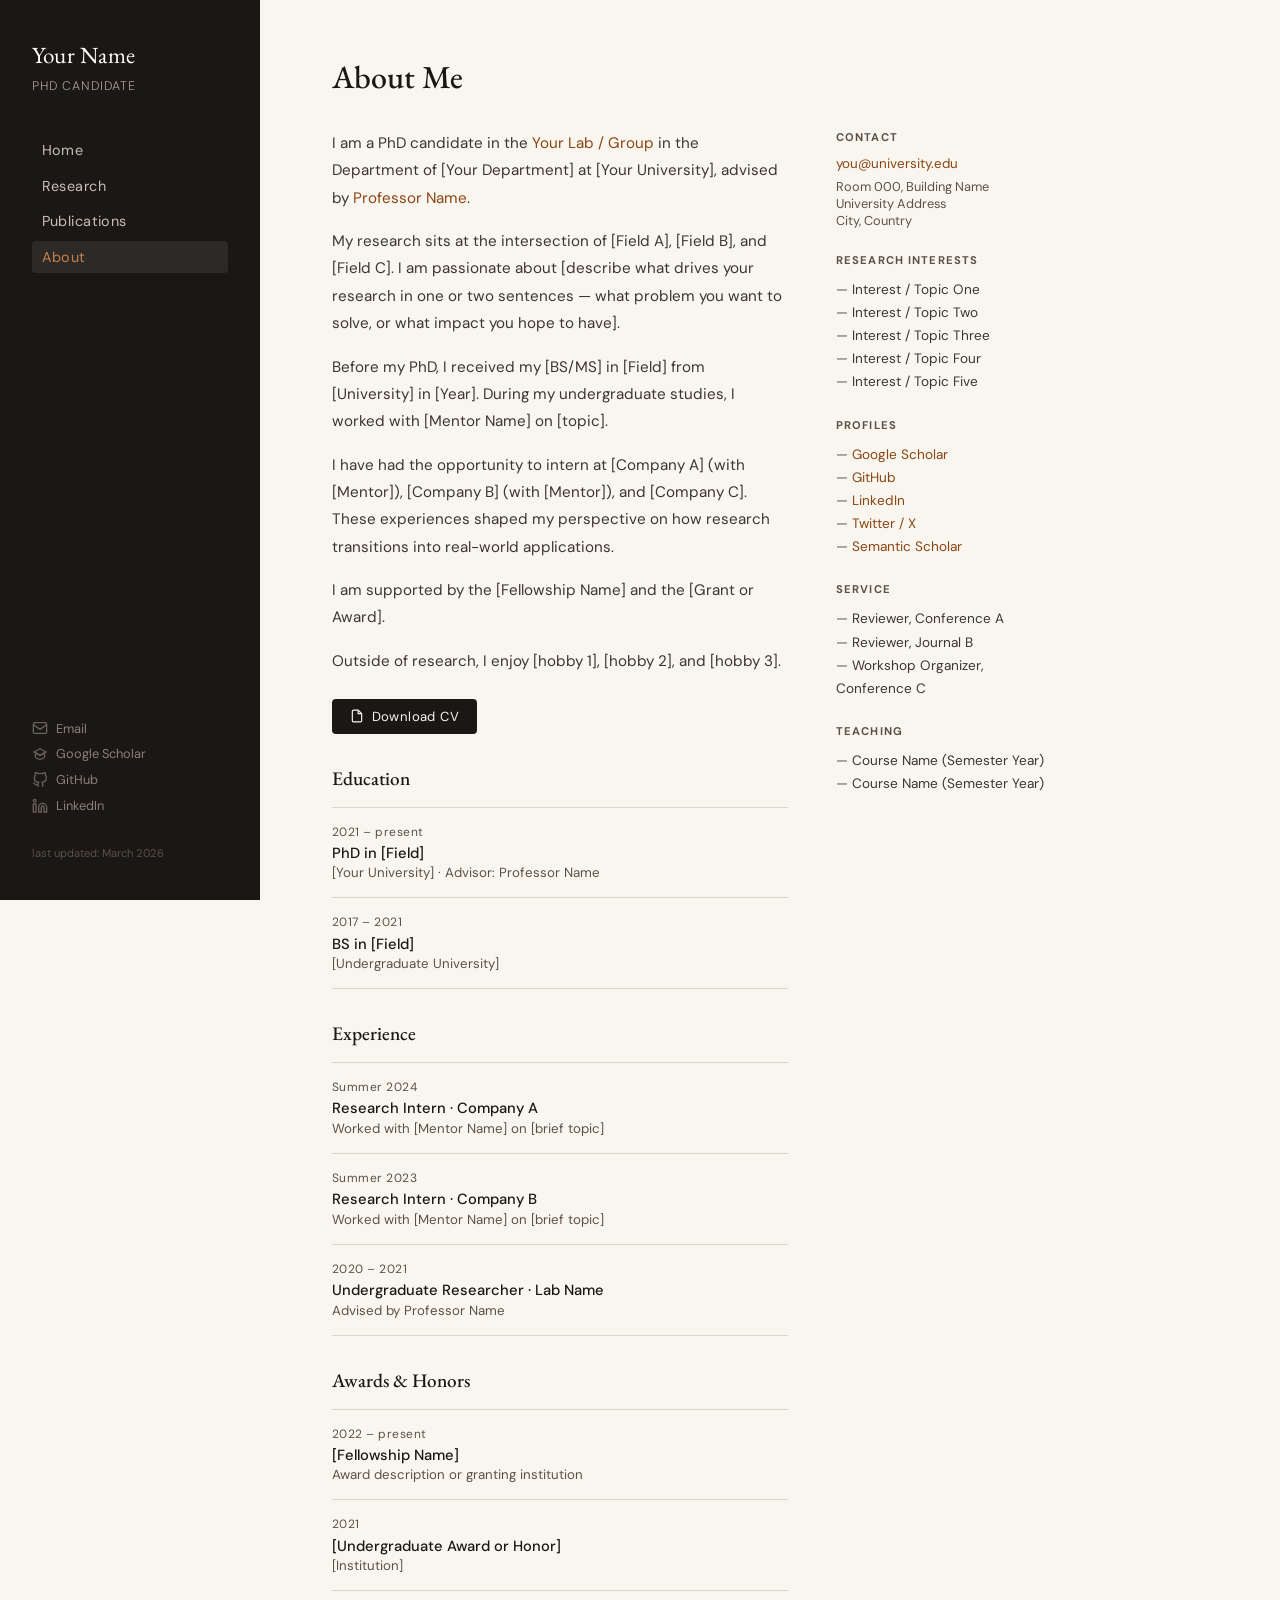
==== about.html @ 83d9291f "Add files via upload" ====
<!DOCTYPE html>
<html lang="en">
<head>
  <meta charset="UTF-8" />
  <meta name="viewport" content="width=device-width, initial-scale=1.0"/>
  <title>About · Your Name</title>
  <link rel="preconnect" href="https://fonts.googleapis.com">
  <link href="https://fonts.googleapis.com/css2?family=EB+Garamond:ital,wght@0,400;0,500;1,400&family=DM+Sans:wght@300;400;500&display=swap" rel="stylesheet">
  <style>
    :root { --cream: #f9f6f0; --ink: #1a1714; --warm-mid: #5c5147; --accent: #8b4513; --accent-light: #c8814a; --border: #ddd5c8; --sidebar-w: 260px; }
    * { margin: 0; padding: 0; box-sizing: border-box; }
    body { font-family: 'DM Sans', sans-serif; background: var(--cream); color: var(--ink); min-height: 100vh; display: flex; }
    aside { width: var(--sidebar-w); min-height: 100vh; position: fixed; top: 0; left: 0; background: var(--ink); color: var(--cream); display: flex; flex-direction: column; padding: 2.5rem 2rem; z-index: 10; }
    aside .site-name { font-family: 'EB Garamond', serif; font-size: 1.45rem; letter-spacing: 0.01em; line-height: 1.3; margin-bottom: 0.5rem; color: #fff; }
    aside .site-title { font-size: 0.78rem; color: #a89e92; letter-spacing: 0.08em; text-transform: uppercase; margin-bottom: 2.5rem; font-weight: 300; }
    nav { display: flex; flex-direction: column; gap: 0.2rem; }
    nav a { text-decoration: none; font-size: 0.9rem; color: #c8bfb5; padding: 0.45rem 0.6rem; border-radius: 4px; letter-spacing: 0.03em; transition: all 0.2s; }
    nav a:hover, nav a.active { color: #fff; background: rgba(255,255,255,0.08); }
    nav a.active { color: var(--accent-light); }
    .sidebar-footer { margin-top: auto; padding-top: 2rem; }
    .social-links { display: flex; flex-direction: column; gap: 0.55rem; }
    .social-links a { font-size: 0.8rem; color: #8a8078; text-decoration: none; display: flex; align-items: center; gap: 0.5rem; transition: color 0.2s; }
    .social-links a:hover { color: var(--accent-light); }
    .icon { width: 16px; height: 16px; opacity: 0.7; flex-shrink: 0; }
    .last-updated { margin-top: 2rem; font-size: 0.7rem; color: #5a5048; }
    main { margin-left: var(--sidebar-w); flex: 1; padding: 3.5rem 4rem 4rem 4.5rem; max-width: 860px; animation: fadeUp 0.5s ease both; }
    @keyframes fadeUp { from { opacity: 0; transform: translateY(16px); } to { opacity: 1; transform: translateY(0); } }
    a { color: var(--accent); text-decoration: none; }
    a:hover { text-decoration: underline; }
    h1 { font-family: 'EB Garamond', serif; font-size: 2rem; font-weight: 500; margin-bottom: 2rem; }
    h2 { font-family: 'EB Garamond', serif; font-size: 1.2rem; font-weight: 500; margin: 2rem 0 1rem; }

    .about-grid { display: grid; grid-template-columns: 1fr 220px; gap: 3rem; align-items: start; }

    .bio p { font-size: 0.95rem; line-height: 1.8; color: #3d3530; margin-bottom: 1rem; }

    /* CV download button */
    .cv-button {
      display: inline-flex;
      align-items: center;
      gap: 0.5rem;
      background: var(--ink);
      color: var(--cream);
      font-size: 0.82rem;
      padding: 0.55rem 1.1rem;
      border-radius: 4px;
      margin-top: 0.5rem;
      transition: background 0.2s;
      letter-spacing: 0.03em;
    }
    .cv-button:hover { background: var(--accent); text-decoration: none; }

    /* Timeline / Education */
    .timeline { display: flex; flex-direction: column; gap: 0; }
    .timeline-item { padding: 1rem 0; border-top: 1px solid var(--border); }
    .timeline-item:last-child { border-bottom: 1px solid var(--border); }
    .timeline-year { font-size: 0.75rem; color: var(--warm-mid); letter-spacing: 0.04em; margin-bottom: 0.2rem; }
    .timeline-title { font-size: 0.92rem; font-weight: 500; margin-bottom: 0.1rem; }
    .timeline-sub { font-size: 0.83rem; color: var(--warm-mid); }

    /* Right column */
    .info-column { display: flex; flex-direction: column; gap: 1.5rem; }

    .info-block h3 { font-size: 0.7rem; letter-spacing: 0.1em; text-transform: uppercase; color: var(--warm-mid); margin-bottom: 0.7rem; }
    .info-block p, .info-block li { font-size: 0.85rem; color: #3d3530; line-height: 1.7; }
    .info-block ul { list-style: none; padding: 0; }
    .info-block ul li::before { content: "— "; color: var(--warm-mid); }

    .contact-item { display: flex; flex-direction: column; gap: 0.35rem; }
    .contact-item a { font-size: 0.84rem; color: var(--accent); display: block; }

    @media (max-width: 768px) {
      aside { position: relative; width: 100%; min-height: auto; padding: 1.5rem; }
      body { flex-direction: column; }
      main { margin-left: 0; padding: 2rem 1.5rem; }
      .about-grid { grid-template-columns: 1fr; }
    }
  </style>
</head>
<body>

<aside>
  <div class="site-name">Your Name</div>
  <div class="site-title">PhD Candidate</div>
  <nav>
    <a href="index.html">Home</a>
    <a href="research.html">Research</a>
    <a href="publications.html">Publications</a>
    <a href="about.html" class="active">About</a>
  </nav>
  <div class="sidebar-footer">
    <div class="social-links">
      <a href="mailto:you@university.edu">
        <svg class="icon" viewBox="0 0 24 24" fill="none" stroke="currentColor" stroke-width="2"><rect x="2" y="4" width="20" height="16" rx="2"/><path d="m2 7 10 7 10-7"/></svg>
        Email
      </a>
      <a href="https://scholar.google.com" target="_blank">
        <svg class="icon" viewBox="0 0 24 24" fill="none" stroke="currentColor" stroke-width="2"><path d="M12 14l9-5-9-5-9 5 9 5z"/><path d="M12 14l6.16-3.422a12.083 12.083 0 0 1 .665 6.479A11.952 11.952 0 0 1 12 20.055a11.952 11.952 0 0 1-6.824-2.998 12.078 12.078 0 0 1 .665-6.479L12 14z"/></svg>
        Google Scholar
      </a>
      <a href="https://github.com/yourusername" target="_blank">
        <svg class="icon" viewBox="0 0 24 24" fill="none" stroke="currentColor" stroke-width="2"><path d="M9 19c-5 1.5-5-2.5-7-3m14 6v-3.87a3.37 3.37 0 0 0-.94-2.61c3.14-.35 6.44-1.54 6.44-7A5.44 5.44 0 0 0 20 4.77 5.07 5.07 0 0 0 19.91 1S18.73.65 16 2.48a13.38 13.38 0 0 0-7 0C6.27.65 5.09 1 5.09 1A5.07 5.07 0 0 0 5 4.77a5.44 5.44 0 0 0-1.5 3.78c0 5.42 3.3 6.61 6.44 7A3.37 3.37 0 0 0 9 18.13V22"/></svg>
        GitHub
      </a>
      <a href="https://linkedin.com" target="_blank">
        <svg class="icon" viewBox="0 0 24 24" fill="none" stroke="currentColor" stroke-width="2"><path d="M16 8a6 6 0 0 1 6 6v7h-4v-7a2 2 0 0 0-2-2 2 2 0 0 0-2 2v7h-4v-7a6 6 0 0 1 6-6z"/><rect x="2" y="9" width="4" height="12"/><circle cx="4" cy="4" r="2"/></svg>
        LinkedIn
      </a>
    </div>
    <div class="last-updated">last updated: March 2026</div>
  </div>
</aside>

<main>
  <h1>About Me</h1>

  <div class="about-grid">
    <div class="bio">
      <p>
        I am a PhD candidate in the <a href="#">Your Lab / Group</a> in the
        Department of [Your Department] at [Your University], advised by
        <a href="#">Professor Name</a>.
      </p>
      <p>
        My research sits at the intersection of [Field A], [Field B], and [Field C].
        I am passionate about [describe what drives your research in one or two sentences —
        what problem you want to solve, or what impact you hope to have].
      </p>
      <p>
        Before my PhD, I received my [BS/MS] in [Field] from [University] in [Year].
        During my undergraduate studies, I worked with [Mentor Name] on [topic].
      </p>
      <p>
        I have had the opportunity to intern at [Company A] (with [Mentor]),
        [Company B] (with [Mentor]), and [Company C]. These experiences
        shaped my perspective on how research transitions into real-world applications.
      </p>
      <p>
        I am supported by the [Fellowship Name] and the [Grant or Award].
      </p>
      <p>
        Outside of research, I enjoy [hobby 1], [hobby 2], and [hobby 3].
      </p>

      <a href="assets/cv.pdf" target="_blank" class="cv-button">
        <svg width="14" height="14" viewBox="0 0 24 24" fill="none" stroke="currentColor" stroke-width="2"><path d="M14 2H6a2 2 0 0 0-2 2v16a2 2 0 0 0 2 2h12a2 2 0 0 0 2-2V8z"/><polyline points="14 2 14 8 20 8"/></svg>
        Download CV
      </a>

      <!-- Education -->
      <h2>Education</h2>
      <div class="timeline">
        <div class="timeline-item">
          <div class="timeline-year">2021 – present</div>
          <div class="timeline-title">PhD in [Field]</div>
          <div class="timeline-sub">[Your University] · Advisor: Professor Name</div>
        </div>
        <div class="timeline-item">
          <div class="timeline-year">2017 – 2021</div>
          <div class="timeline-title">BS in [Field]</div>
          <div class="timeline-sub">[Undergraduate University]</div>
        </div>
      </div>

      <!-- Experience -->
      <h2>Experience</h2>
      <div class="timeline">
        <div class="timeline-item">
          <div class="timeline-year">Summer 2024</div>
          <div class="timeline-title">Research Intern · Company A</div>
          <div class="timeline-sub">Worked with [Mentor Name] on [brief topic]</div>
        </div>
        <div class="timeline-item">
          <div class="timeline-year">Summer 2023</div>
          <div class="timeline-title">Research Intern · Company B</div>
          <div class="timeline-sub">Worked with [Mentor Name] on [brief topic]</div>
        </div>
        <div class="timeline-item">
          <div class="timeline-year">2020 – 2021</div>
          <div class="timeline-title">Undergraduate Researcher · Lab Name</div>
          <div class="timeline-sub">Advised by Professor Name</div>
        </div>
      </div>

      <!-- Awards -->
      <h2>Awards & Honors</h2>
      <div class="timeline">
        <div class="timeline-item">
          <div class="timeline-year">2022 – present</div>
          <div class="timeline-title">[Fellowship Name]</div>
          <div class="timeline-sub">Award description or granting institution</div>
        </div>
        <div class="timeline-item">
          <div class="timeline-year">2021</div>
          <div class="timeline-title">[Undergraduate Award or Honor]</div>
          <div class="timeline-sub">[Institution]</div>
        </div>
      </div>
    </div>

    <!-- Right info column -->
    <div class="info-column">
      <div class="info-block">
        <h3>Contact</h3>
        <div class="contact-item">
          <a href="mailto:you@university.edu">you@university.edu</a>
          <span style="font-size:0.8rem;color:var(--warm-mid)">
            Room 000, Building Name<br>
            University Address<br>
            City, Country
          </span>
        </div>
      </div>

      <div class="info-block">
        <h3>Research Interests</h3>
        <ul>
          <li>Interest / Topic One</li>
          <li>Interest / Topic Two</li>
          <li>Interest / Topic Three</li>
          <li>Interest / Topic Four</li>
          <li>Interest / Topic Five</li>
        </ul>
      </div>

      <div class="info-block">
        <h3>Profiles</h3>
        <ul>
          <li><a href="#">Google Scholar</a></li>
          <li><a href="#">GitHub</a></li>
          <li><a href="#">LinkedIn</a></li>
          <li><a href="#">Twitter / X</a></li>
          <li><a href="#">Semantic Scholar</a></li>
        </ul>
      </div>

      <div class="info-block">
        <h3>Service</h3>
        <ul>
          <li>Reviewer, Conference A</li>
          <li>Reviewer, Journal B</li>
          <li>Workshop Organizer, Conference C</li>
        </ul>
      </div>

      <div class="info-block">
        <h3>Teaching</h3>
        <ul>
          <li>Course Name (Semester Year)</li>
          <li>Course Name (Semester Year)</li>
        </ul>
      </div>
    </div>
  </div>
</main>

</body>
</html>
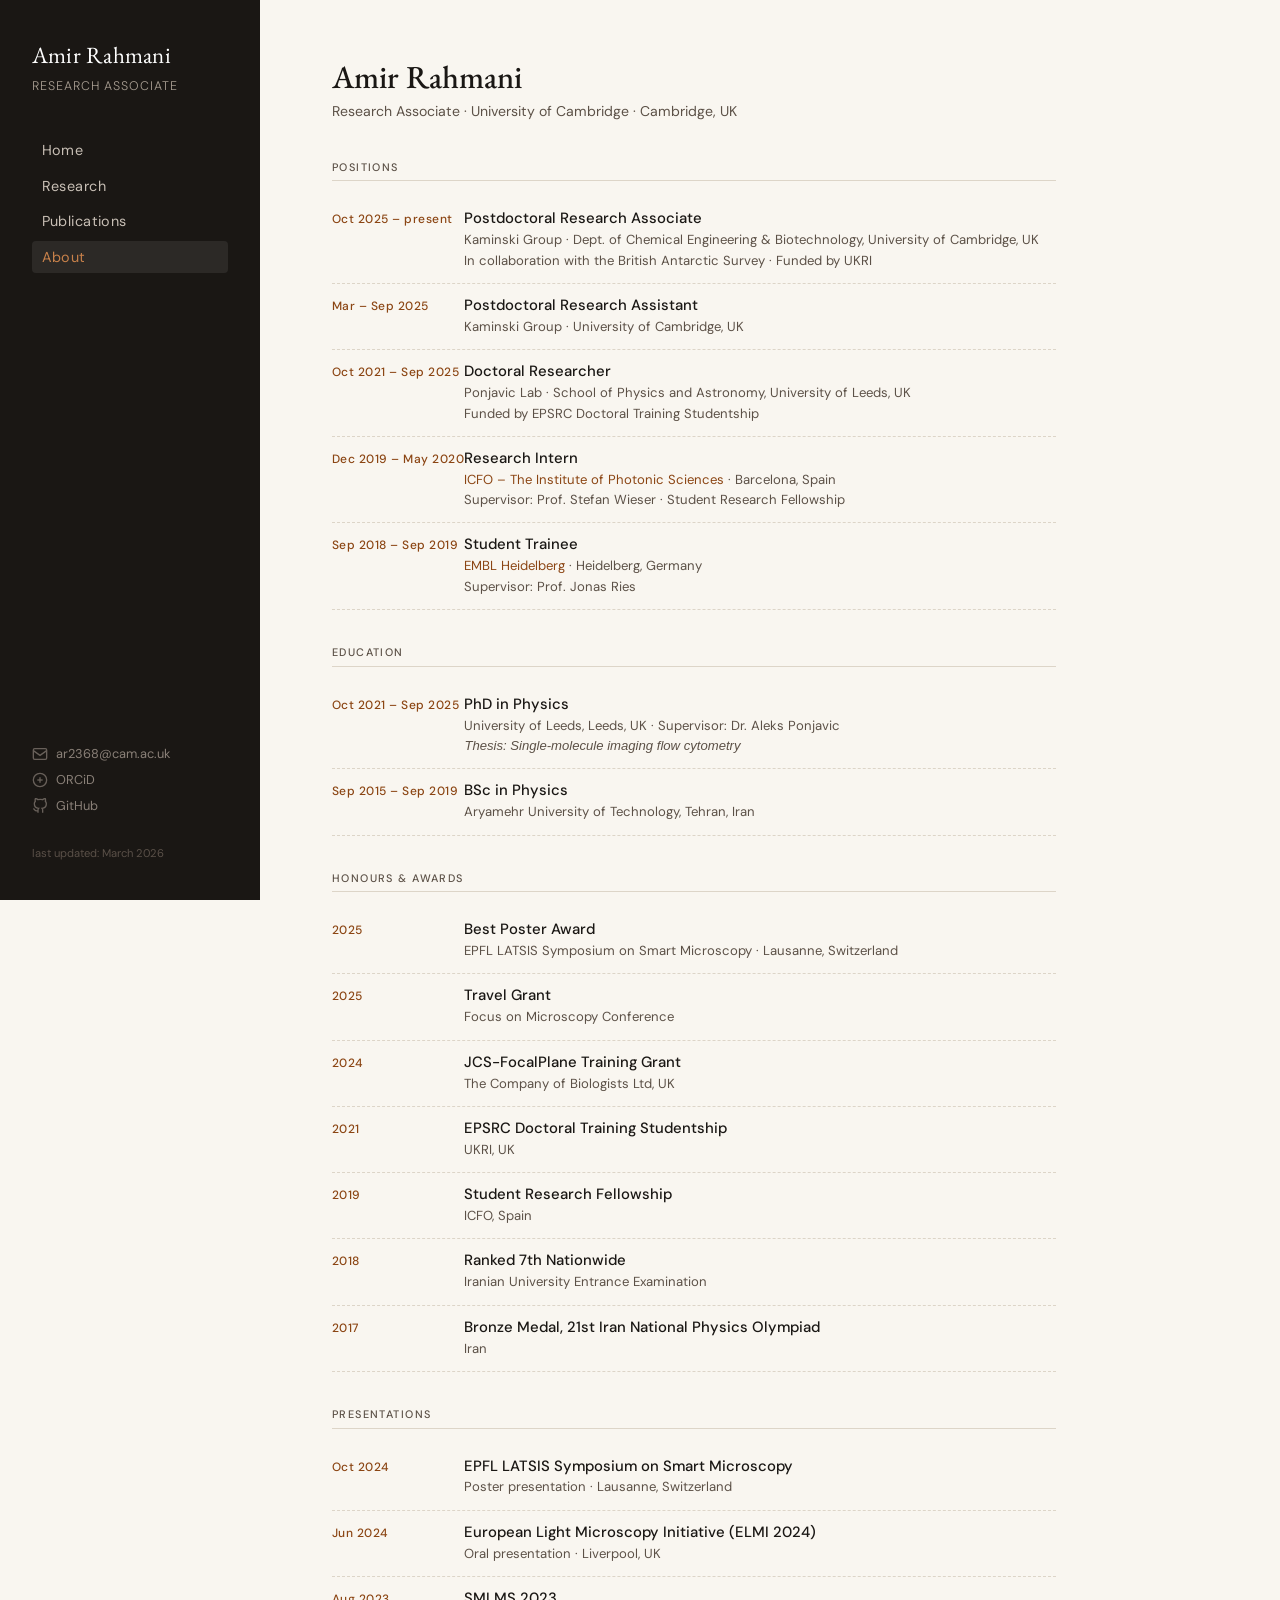
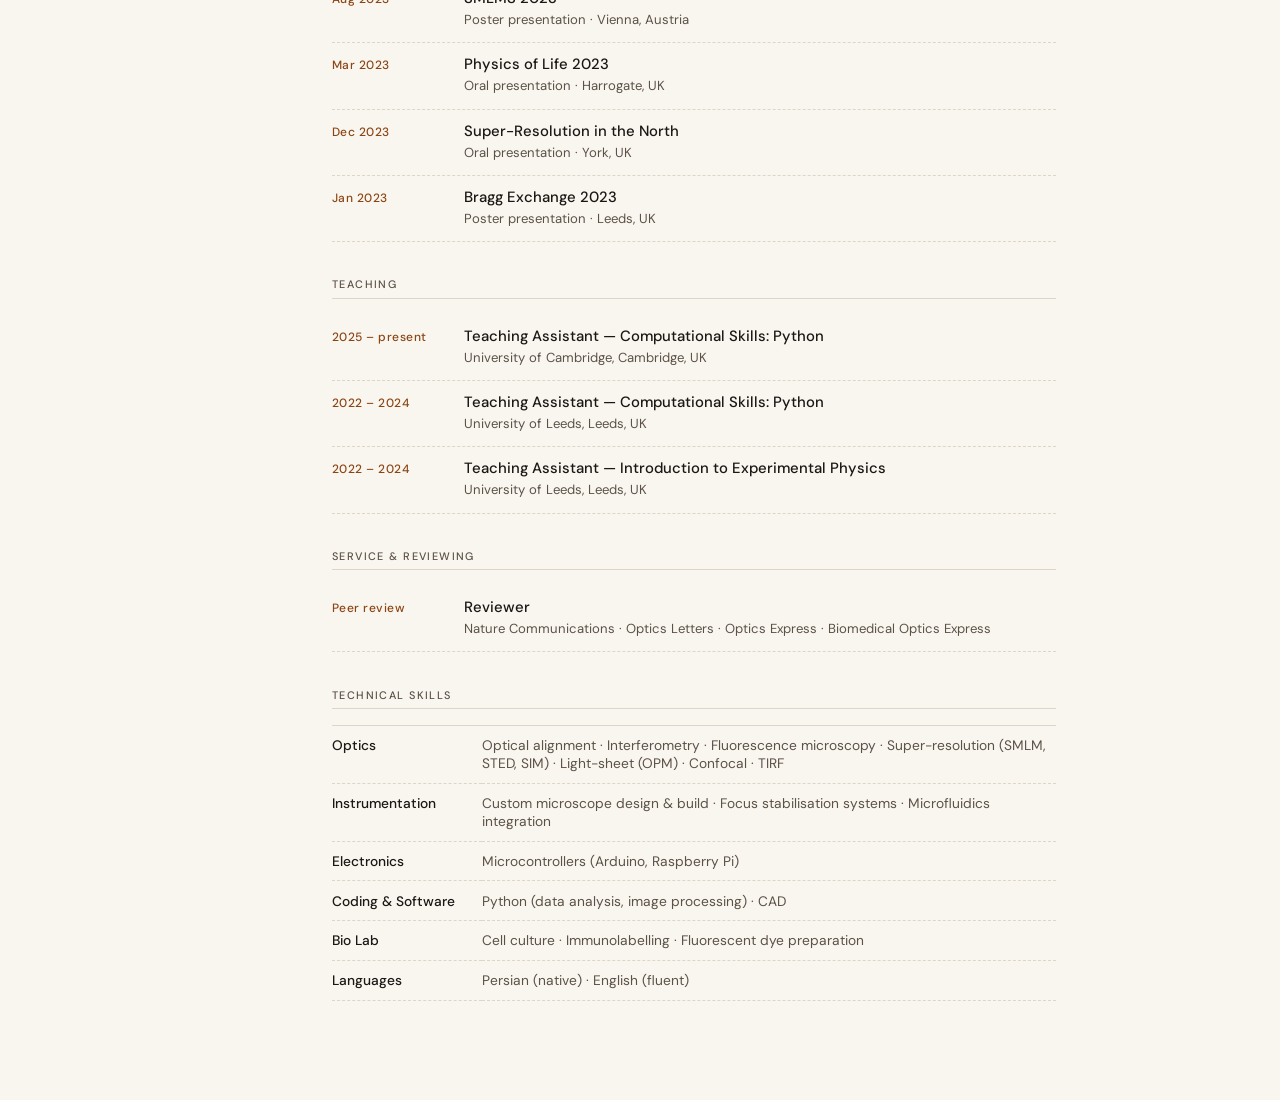
==== commit bf661753: "Add files via upload" ====
--- a/about.html
+++ b/about.html
@@ -3,18 +3,27 @@
 <head>
   <meta charset="UTF-8" />
   <meta name="viewport" content="width=device-width, initial-scale=1.0"/>
-  <title>About · Your Name</title>
+  <title>About · Amir Rahmani</title>
   <link rel="preconnect" href="https://fonts.googleapis.com">
   <link href="https://fonts.googleapis.com/css2?family=EB+Garamond:ital,wght@0,400;0,500;1,400&family=DM+Sans:wght@300;400;500&display=swap" rel="stylesheet">
   <style>
-    :root { --cream: #f9f6f0; --ink: #1a1714; --warm-mid: #5c5147; --accent: #8b4513; --accent-light: #c8814a; --border: #ddd5c8; --sidebar-w: 260px; }
+    :root {
+      --cream: #f9f6f0;
+      --ink: #1a1714;
+      --warm-mid: #5c5147;
+      --accent: #8b4513;
+      --accent-light: #c8814a;
+      --border: #ddd5c8;
+      --sidebar-w: 260px;
+    }
     * { margin: 0; padding: 0; box-sizing: border-box; }
     body { font-family: 'DM Sans', sans-serif; background: var(--cream); color: var(--ink); min-height: 100vh; display: flex; }
+
     aside { width: var(--sidebar-w); min-height: 100vh; position: fixed; top: 0; left: 0; background: var(--ink); color: var(--cream); display: flex; flex-direction: column; padding: 2.5rem 2rem; z-index: 10; }
     aside .site-name { font-family: 'EB Garamond', serif; font-size: 1.45rem; letter-spacing: 0.01em; line-height: 1.3; margin-bottom: 0.5rem; color: #fff; }
     aside .site-title { font-size: 0.78rem; color: #a89e92; letter-spacing: 0.08em; text-transform: uppercase; margin-bottom: 2.5rem; font-weight: 300; }
     nav { display: flex; flex-direction: column; gap: 0.2rem; }
-    nav a { text-decoration: none; font-size: 0.9rem; color: #c8bfb5; padding: 0.45rem 0.6rem; border-radius: 4px; letter-spacing: 0.03em; transition: all 0.2s; }
+    nav a { text-decoration: none; font-size: 0.9rem; font-weight: 400; color: #c8bfb5; padding: 0.45rem 0.6rem; border-radius: 4px; letter-spacing: 0.03em; transition: all 0.2s; }
     nav a:hover, nav a.active { color: #fff; background: rgba(255,255,255,0.08); }
     nav a.active { color: var(--accent-light); }
     .sidebar-footer { margin-top: auto; padding-top: 2rem; }
@@ -23,65 +32,69 @@
     .social-links a:hover { color: var(--accent-light); }
     .icon { width: 16px; height: 16px; opacity: 0.7; flex-shrink: 0; }
     .last-updated { margin-top: 2rem; font-size: 0.7rem; color: #5a5048; }
+
     main { margin-left: var(--sidebar-w); flex: 1; padding: 3.5rem 4rem 4rem 4.5rem; max-width: 860px; animation: fadeUp 0.5s ease both; }
     @keyframes fadeUp { from { opacity: 0; transform: translateY(16px); } to { opacity: 1; transform: translateY(0); } }
     a { color: var(--accent); text-decoration: none; }
     a:hover { text-decoration: underline; }
-    h1 { font-family: 'EB Garamond', serif; font-size: 2rem; font-weight: 500; margin-bottom: 2rem; }
-    h2 { font-family: 'EB Garamond', serif; font-size: 1.2rem; font-weight: 500; margin: 2rem 0 1rem; }
-
-    .about-grid { display: grid; grid-template-columns: 1fr 220px; gap: 3rem; align-items: start; }
-
-    .bio p { font-size: 0.95rem; line-height: 1.8; color: #3d3530; margin-bottom: 1rem; }
-
-    /* CV download button */
-    .cv-button {
-      display: inline-flex;
-      align-items: center;
-      gap: 0.5rem;
-      background: var(--ink);
-      color: var(--cream);
-      font-size: 0.82rem;
-      padding: 0.55rem 1.1rem;
-      border-radius: 4px;
-      margin-top: 0.5rem;
-      transition: background 0.2s;
-      letter-spacing: 0.03em;
-    }
-    .cv-button:hover { background: var(--accent); text-decoration: none; }
-
-    /* Timeline / Education */
-    .timeline { display: flex; flex-direction: column; gap: 0; }
-    .timeline-item { padding: 1rem 0; border-top: 1px solid var(--border); }
-    .timeline-item:last-child { border-bottom: 1px solid var(--border); }
-    .timeline-year { font-size: 0.75rem; color: var(--warm-mid); letter-spacing: 0.04em; margin-bottom: 0.2rem; }
-    .timeline-title { font-size: 0.92rem; font-weight: 500; margin-bottom: 0.1rem; }
-    .timeline-sub { font-size: 0.83rem; color: var(--warm-mid); }
-
-    /* Right column */
-    .info-column { display: flex; flex-direction: column; gap: 1.5rem; }
-
-    .info-block h3 { font-size: 0.7rem; letter-spacing: 0.1em; text-transform: uppercase; color: var(--warm-mid); margin-bottom: 0.7rem; }
-    .info-block p, .info-block li { font-size: 0.85rem; color: #3d3530; line-height: 1.7; }
-    .info-block ul { list-style: none; padding: 0; }
-    .info-block ul li::before { content: "— "; color: var(--warm-mid); }
-
-    .contact-item { display: flex; flex-direction: column; gap: 0.35rem; }
-    .contact-item a { font-size: 0.84rem; color: var(--accent); display: block; }
+
+    h1 { font-family: 'EB Garamond', serif; font-size: 2rem; font-weight: 500; margin-bottom: 0.25rem; }
+    .tagline { font-size: 0.88rem; color: var(--warm-mid); margin-bottom: 2.5rem; }
+
+    /* ── SECTION LABEL ── */
+    .cv-section { margin-bottom: 2.2rem; }
+    .cv-label {
+      font-size: 0.68rem; font-weight: 500; letter-spacing: 0.13em;
+      text-transform: uppercase; color: var(--warm-mid);
+      padding-bottom: 0.4rem; margin-bottom: 1rem;
+      border-bottom: 1px solid var(--border);
+    }
+
+    /* ── CV ROW ── */
+    .cv-row {
+      display: grid;
+      grid-template-columns: 110px 1fr;
+      gap: 0.5rem 1.4rem;
+      padding: 0.75rem 0;
+      border-bottom: 1px dashed var(--border);
+      align-items: baseline;
+    }
+    .cv-row:first-of-type { border-top: 1px solid var(--border); }
+
+    .cv-year {
+      font-size: 0.75rem; color: var(--accent); font-weight: 500;
+      letter-spacing: 0.04em; padding-top: 0.05rem;
+      white-space: nowrap;
+    }
+
+    .cv-content {}
+    .cv-title { font-size: 0.93rem; font-weight: 500; color: var(--ink); margin-bottom: 0.1rem; line-height: 1.3; }
+    .cv-sub { font-size: 0.82rem; color: var(--warm-mid); line-height: 1.55; }
+    .cv-sub em { font-style: italic; }
+
+    /* ── SKILLS TABLE ── */
+    .skills-table { width: 100%; border-collapse: collapse; }
+    .skills-table tr { border-bottom: 1px dashed var(--border); }
+    .skills-table tr:first-child td { border-top: 1px solid var(--border); }
+    .skills-table td { padding: 0.65rem 0; font-size: 0.86rem; vertical-align: top; }
+    .skills-table td:first-child { font-weight: 500; color: var(--ink); width: 150px; padding-right: 1rem; white-space: nowrap; }
+    .skills-table td:last-child { color: var(--warm-mid); }
 
     @media (max-width: 768px) {
       aside { position: relative; width: 100%; min-height: auto; padding: 1.5rem; }
       body { flex-direction: column; }
       main { margin-left: 0; padding: 2rem 1.5rem; }
-      .about-grid { grid-template-columns: 1fr; }
+      .cv-row { grid-template-columns: 1fr; gap: 0.15rem; }
+      .cv-year { font-size: 0.7rem; }
+      .skills-table td:first-child { width: 120px; }
     }
   </style>
 </head>
 <body>
 
 <aside>
-  <div class="site-name">Your Name</div>
-  <div class="site-title">PhD Candidate</div>
+  <div class="site-name">Amir Rahmani</div>
+  <div class="site-title">Research Associate</div>
   <nav>
     <a href="index.html">Home</a>
     <a href="research.html">Research</a>
@@ -90,169 +103,285 @@
   </nav>
   <div class="sidebar-footer">
     <div class="social-links">
-      <a href="mailto:you@university.edu">
+      <a href="mailto:ar2368@cam.ac.uk">
         <svg class="icon" viewBox="0 0 24 24" fill="none" stroke="currentColor" stroke-width="2"><rect x="2" y="4" width="20" height="16" rx="2"/><path d="m2 7 10 7 10-7"/></svg>
-        Email
+        ar2368@cam.ac.uk
       </a>
-      <a href="https://scholar.google.com" target="_blank">
-        <svg class="icon" viewBox="0 0 24 24" fill="none" stroke="currentColor" stroke-width="2"><path d="M12 14l9-5-9-5-9 5 9 5z"/><path d="M12 14l6.16-3.422a12.083 12.083 0 0 1 .665 6.479A11.952 11.952 0 0 1 12 20.055a11.952 11.952 0 0 1-6.824-2.998 12.078 12.078 0 0 1 .665-6.479L12 14z"/></svg>
-        Google Scholar
+      <a href="https://orcid.org/0000-0002-2730-6099" target="_blank">
+        <svg class="icon" viewBox="0 0 24 24" fill="none" stroke="currentColor" stroke-width="2"><circle cx="12" cy="12" r="10"/><line x1="12" y1="8" x2="12" y2="16"/><line x1="8" y1="12" x2="16" y2="12"/></svg>
+        ORCiD
       </a>
-      <a href="https://github.com/yourusername" target="_blank">
+      <a href="https://github.com/astormic" target="_blank">
         <svg class="icon" viewBox="0 0 24 24" fill="none" stroke="currentColor" stroke-width="2"><path d="M9 19c-5 1.5-5-2.5-7-3m14 6v-3.87a3.37 3.37 0 0 0-.94-2.61c3.14-.35 6.44-1.54 6.44-7A5.44 5.44 0 0 0 20 4.77 5.07 5.07 0 0 0 19.91 1S18.73.65 16 2.48a13.38 13.38 0 0 0-7 0C6.27.65 5.09 1 5.09 1A5.07 5.07 0 0 0 5 4.77a5.44 5.44 0 0 0-1.5 3.78c0 5.42 3.3 6.61 6.44 7A3.37 3.37 0 0 0 9 18.13V22"/></svg>
         GitHub
       </a>
-      <a href="https://linkedin.com" target="_blank">
-        <svg class="icon" viewBox="0 0 24 24" fill="none" stroke="currentColor" stroke-width="2"><path d="M16 8a6 6 0 0 1 6 6v7h-4v-7a2 2 0 0 0-2-2 2 2 0 0 0-2 2v7h-4v-7a6 6 0 0 1 6-6z"/><rect x="2" y="9" width="4" height="12"/><circle cx="4" cy="4" r="2"/></svg>
-        LinkedIn
-      </a>
     </div>
     <div class="last-updated">last updated: March 2026</div>
   </div>
 </aside>
 
 <main>
-  <h1>About Me</h1>
-
-  <div class="about-grid">
-    <div class="bio">
-      <p>
-        I am a PhD candidate in the <a href="#">Your Lab / Group</a> in the
-        Department of [Your Department] at [Your University], advised by
-        <a href="#">Professor Name</a>.
-      </p>
-      <p>
-        My research sits at the intersection of [Field A], [Field B], and [Field C].
-        I am passionate about [describe what drives your research in one or two sentences —
-        what problem you want to solve, or what impact you hope to have].
-      </p>
-      <p>
-        Before my PhD, I received my [BS/MS] in [Field] from [University] in [Year].
-        During my undergraduate studies, I worked with [Mentor Name] on [topic].
-      </p>
-      <p>
-        I have had the opportunity to intern at [Company A] (with [Mentor]),
-        [Company B] (with [Mentor]), and [Company C]. These experiences
-        shaped my perspective on how research transitions into real-world applications.
-      </p>
-      <p>
-        I am supported by the [Fellowship Name] and the [Grant or Award].
-      </p>
-      <p>
-        Outside of research, I enjoy [hobby 1], [hobby 2], and [hobby 3].
-      </p>
-
-      <a href="assets/cv.pdf" target="_blank" class="cv-button">
-        <svg width="14" height="14" viewBox="0 0 24 24" fill="none" stroke="currentColor" stroke-width="2"><path d="M14 2H6a2 2 0 0 0-2 2v16a2 2 0 0 0 2 2h12a2 2 0 0 0 2-2V8z"/><polyline points="14 2 14 8 20 8"/></svg>
-        Download CV
-      </a>
-
-      <!-- Education -->
-      <h2>Education</h2>
-      <div class="timeline">
-        <div class="timeline-item">
-          <div class="timeline-year">2021 – present</div>
-          <div class="timeline-title">PhD in [Field]</div>
-          <div class="timeline-sub">[Your University] · Advisor: Professor Name</div>
-        </div>
-        <div class="timeline-item">
-          <div class="timeline-year">2017 – 2021</div>
-          <div class="timeline-title">BS in [Field]</div>
-          <div class="timeline-sub">[Undergraduate University]</div>
-        </div>
-      </div>
-
-      <!-- Experience -->
-      <h2>Experience</h2>
-      <div class="timeline">
-        <div class="timeline-item">
-          <div class="timeline-year">Summer 2024</div>
-          <div class="timeline-title">Research Intern · Company A</div>
-          <div class="timeline-sub">Worked with [Mentor Name] on [brief topic]</div>
-        </div>
-        <div class="timeline-item">
-          <div class="timeline-year">Summer 2023</div>
-          <div class="timeline-title">Research Intern · Company B</div>
-          <div class="timeline-sub">Worked with [Mentor Name] on [brief topic]</div>
-        </div>
-        <div class="timeline-item">
-          <div class="timeline-year">2020 – 2021</div>
-          <div class="timeline-title">Undergraduate Researcher · Lab Name</div>
-          <div class="timeline-sub">Advised by Professor Name</div>
-        </div>
-      </div>
-
-      <!-- Awards -->
-      <h2>Awards & Honors</h2>
-      <div class="timeline">
-        <div class="timeline-item">
-          <div class="timeline-year">2022 – present</div>
-          <div class="timeline-title">[Fellowship Name]</div>
-          <div class="timeline-sub">Award description or granting institution</div>
-        </div>
-        <div class="timeline-item">
-          <div class="timeline-year">2021</div>
-          <div class="timeline-title">[Undergraduate Award or Honor]</div>
-          <div class="timeline-sub">[Institution]</div>
-        </div>
-      </div>
-    </div>
-
-    <!-- Right info column -->
-    <div class="info-column">
-      <div class="info-block">
-        <h3>Contact</h3>
-        <div class="contact-item">
-          <a href="mailto:you@university.edu">you@university.edu</a>
-          <span style="font-size:0.8rem;color:var(--warm-mid)">
-            Room 000, Building Name<br>
-            University Address<br>
-            City, Country
-          </span>
-        </div>
-      </div>
-
-      <div class="info-block">
-        <h3>Research Interests</h3>
-        <ul>
-          <li>Interest / Topic One</li>
-          <li>Interest / Topic Two</li>
-          <li>Interest / Topic Three</li>
-          <li>Interest / Topic Four</li>
-          <li>Interest / Topic Five</li>
-        </ul>
-      </div>
-
-      <div class="info-block">
-        <h3>Profiles</h3>
-        <ul>
-          <li><a href="#">Google Scholar</a></li>
-          <li><a href="#">GitHub</a></li>
-          <li><a href="#">LinkedIn</a></li>
-          <li><a href="#">Twitter / X</a></li>
-          <li><a href="#">Semantic Scholar</a></li>
-        </ul>
-      </div>
-
-      <div class="info-block">
-        <h3>Service</h3>
-        <ul>
-          <li>Reviewer, Conference A</li>
-          <li>Reviewer, Journal B</li>
-          <li>Workshop Organizer, Conference C</li>
-        </ul>
-      </div>
-
-      <div class="info-block">
-        <h3>Teaching</h3>
-        <ul>
-          <li>Course Name (Semester Year)</li>
-          <li>Course Name (Semester Year)</li>
-        </ul>
-      </div>
-    </div>
-  </div>
+  <h1>Amir Rahmani</h1>
+  <div class="tagline">Research Associate · University of Cambridge · Cambridge, UK</div>
+
+  <!-- ── POSITIONS ── -->
+  <div class="cv-section">
+    <div class="cv-label">Positions</div>
+
+    <div class="cv-row">
+      <div class="cv-year">Oct 2025 – present</div>
+      <div class="cv-content">
+        <div class="cv-title">Postdoctoral Research Associate</div>
+        <div class="cv-sub">Kaminski Group · Dept. of Chemical Engineering &amp; Biotechnology, University of Cambridge, UK<br>
+        In collaboration with the British Antarctic Survey · Funded by UKRI</div>
+      </div>
+    </div>
+
+    <div class="cv-row">
+      <div class="cv-year">Mar – Sep 2025</div>
+      <div class="cv-content">
+        <div class="cv-title">Postdoctoral Research Assistant</div>
+        <div class="cv-sub">Kaminski Group · University of Cambridge, UK</div>
+      </div>
+    </div>
+
+    <div class="cv-row">
+      <div class="cv-year">Oct 2021 – Sep 2025</div>
+      <div class="cv-content">
+        <div class="cv-title">Doctoral Researcher</div>
+        <div class="cv-sub">Ponjavic Lab · School of Physics and Astronomy, University of Leeds, UK<br>
+        Funded by EPSRC Doctoral Training Studentship</div>
+      </div>
+    </div>
+
+    <div class="cv-row">
+      <div class="cv-year">Dec 2019 – May 2020</div>
+      <div class="cv-content">
+        <div class="cv-title">Research Intern</div>
+        <div class="cv-sub"><a href="https://www.icfo.eu" target="_blank">ICFO – The Institute of Photonic Sciences</a> · Barcelona, Spain<br>
+        Supervisor: Prof. Stefan Wieser · Student Research Fellowship</div>
+      </div>
+    </div>
+
+    <div class="cv-row">
+      <div class="cv-year">Sep 2018 – Sep 2019</div>
+      <div class="cv-content">
+        <div class="cv-title">Student Trainee</div>
+        <div class="cv-sub"><a href="https://www.embl.org/sites/heidelberg/" target="_blank">EMBL Heidelberg</a> · Heidelberg, Germany<br>
+        Supervisor: Prof. Jonas Ries</div>
+      </div>
+    </div>
+  </div>
+
+  <!-- ── EDUCATION ── -->
+  <div class="cv-section">
+    <div class="cv-label">Education</div>
+
+    <div class="cv-row">
+      <div class="cv-year">Oct 2021 – Sep 2025</div>
+      <div class="cv-content">
+        <div class="cv-title">PhD in Physics</div>
+        <div class="cv-sub">University of Leeds, Leeds, UK · Supervisor: Dr. Aleks Ponjavic<br>
+        <em>Thesis: Single-molecule imaging flow cytometry</em></div>
+      </div>
+    </div>
+
+    <div class="cv-row">
+      <div class="cv-year">Sep 2015 – Sep 2019</div>
+      <div class="cv-content">
+        <div class="cv-title">BSc in Physics</div>
+        <div class="cv-sub">Aryamehr University of Technology, Tehran, Iran</div>
+      </div>
+    </div>
+  </div>
+
+  <!-- ── AWARDS ── -->
+  <div class="cv-section">
+    <div class="cv-label">Honours &amp; Awards</div>
+
+    <div class="cv-row">
+      <div class="cv-year">2025</div>
+      <div class="cv-content">
+        <div class="cv-title">Best Poster Award</div>
+        <div class="cv-sub">EPFL LATSIS Symposium on Smart Microscopy · Lausanne, Switzerland</div>
+      </div>
+    </div>
+
+    <div class="cv-row">
+      <div class="cv-year">2025</div>
+      <div class="cv-content">
+        <div class="cv-title">Travel Grant</div>
+        <div class="cv-sub">Focus on Microscopy Conference</div>
+      </div>
+    </div>
+
+    <div class="cv-row">
+      <div class="cv-year">2024</div>
+      <div class="cv-content">
+        <div class="cv-title">JCS-FocalPlane Training Grant</div>
+        <div class="cv-sub">The Company of Biologists Ltd, UK</div>
+      </div>
+    </div>
+
+    <div class="cv-row">
+      <div class="cv-year">2021</div>
+      <div class="cv-content">
+        <div class="cv-title">EPSRC Doctoral Training Studentship</div>
+        <div class="cv-sub">UKRI, UK</div>
+      </div>
+    </div>
+
+    <div class="cv-row">
+      <div class="cv-year">2019</div>
+      <div class="cv-content">
+        <div class="cv-title">Student Research Fellowship</div>
+        <div class="cv-sub">ICFO, Spain</div>
+      </div>
+    </div>
+
+    <div class="cv-row">
+      <div class="cv-year">2018</div>
+      <div class="cv-content">
+        <div class="cv-title">Ranked 7th Nationwide</div>
+        <div class="cv-sub">Iranian University Entrance Examination</div>
+      </div>
+    </div>
+
+    <div class="cv-row">
+      <div class="cv-year">2017</div>
+      <div class="cv-content">
+        <div class="cv-title">Bronze Medal, 21st Iran National Physics Olympiad</div>
+        <div class="cv-sub">Iran</div>
+      </div>
+    </div>
+  </div>
+
+  <!-- ── PRESENTATIONS ── -->
+  <div class="cv-section">
+    <div class="cv-label">Presentations</div>
+
+    <div class="cv-row">
+      <div class="cv-year">Oct 2024</div>
+      <div class="cv-content">
+        <div class="cv-title">EPFL LATSIS Symposium on Smart Microscopy</div>
+        <div class="cv-sub">Poster presentation · Lausanne, Switzerland</div>
+      </div>
+    </div>
+
+    <div class="cv-row">
+      <div class="cv-year">Jun 2024</div>
+      <div class="cv-content">
+        <div class="cv-title">European Light Microscopy Initiative (ELMI 2024)</div>
+        <div class="cv-sub">Oral presentation · Liverpool, UK</div>
+      </div>
+    </div>
+
+    <div class="cv-row">
+      <div class="cv-year">Aug 2023</div>
+      <div class="cv-content">
+        <div class="cv-title">SMLMS 2023</div>
+        <div class="cv-sub">Poster presentation · Vienna, Austria</div>
+      </div>
+    </div>
+
+    <div class="cv-row">
+      <div class="cv-year">Mar 2023</div>
+      <div class="cv-content">
+        <div class="cv-title">Physics of Life 2023</div>
+        <div class="cv-sub">Oral presentation · Harrogate, UK</div>
+      </div>
+    </div>
+
+    <div class="cv-row">
+      <div class="cv-year">Dec 2023</div>
+      <div class="cv-content">
+        <div class="cv-title">Super-Resolution in the North</div>
+        <div class="cv-sub">Oral presentation · York, UK</div>
+      </div>
+    </div>
+
+    <div class="cv-row">
+      <div class="cv-year">Jan 2023</div>
+      <div class="cv-content">
+        <div class="cv-title">Bragg Exchange 2023</div>
+        <div class="cv-sub">Poster presentation · Leeds, UK</div>
+      </div>
+    </div>
+  </div>
+
+  <!-- ── TEACHING ── -->
+  <div class="cv-section">
+    <div class="cv-label">Teaching</div>
+
+    <div class="cv-row">
+      <div class="cv-year">2025 – present</div>
+      <div class="cv-content">
+        <div class="cv-title">Teaching Assistant — Computational Skills: Python</div>
+        <div class="cv-sub">University of Cambridge, Cambridge, UK</div>
+      </div>
+    </div>
+
+    <div class="cv-row">
+      <div class="cv-year">2022 – 2024</div>
+      <div class="cv-content">
+        <div class="cv-title">Teaching Assistant — Computational Skills: Python</div>
+        <div class="cv-sub">University of Leeds, Leeds, UK</div>
+      </div>
+    </div>
+
+    <div class="cv-row">
+      <div class="cv-year">2022 – 2024</div>
+      <div class="cv-content">
+        <div class="cv-title">Teaching Assistant — Introduction to Experimental Physics</div>
+        <div class="cv-sub">University of Leeds, Leeds, UK</div>
+      </div>
+    </div>
+  </div>
+
+  <!-- ── SERVICE ── -->
+  <div class="cv-section">
+    <div class="cv-label">Service &amp; Reviewing</div>
+
+    <div class="cv-row">
+      <div class="cv-year">Peer review</div>
+      <div class="cv-content">
+        <div class="cv-title">Reviewer</div>
+        <div class="cv-sub">Nature Communications · Optics Letters · Optics Express · Biomedical Optics Express</div>
+      </div>
+    </div>
+  </div>
+
+  <!-- ── SKILLS ── -->
+  <div class="cv-section">
+    <div class="cv-label">Technical Skills</div>
+    <table class="skills-table">
+      <tr>
+        <td>Optics</td>
+        <td>Optical alignment · Interferometry · Fluorescence microscopy · Super-resolution (SMLM, STED, SIM) · Light-sheet (OPM) · Confocal · TIRF</td>
+      </tr>
+      <tr>
+        <td>Instrumentation</td>
+        <td>Custom microscope design &amp; build · Focus stabilisation systems · Microfluidics integration</td>
+      </tr>
+      <tr>
+        <td>Electronics</td>
+        <td>Microcontrollers (Arduino, Raspberry Pi)</td>
+      </tr>
+      <tr>
+        <td>Coding &amp; Software</td>
+        <td>Python (data analysis, image processing) · CAD</td>
+      </tr>
+      <tr>
+        <td>Bio Lab</td>
+        <td>Cell culture · Immunolabelling · Fluorescent dye preparation</td>
+      </tr>
+      <tr>
+        <td>Languages</td>
+        <td>Persian (native) · English (fluent)</td>
+      </tr>
+    </table>
+  </div>
+
 </main>
-
 </body>
 </html>
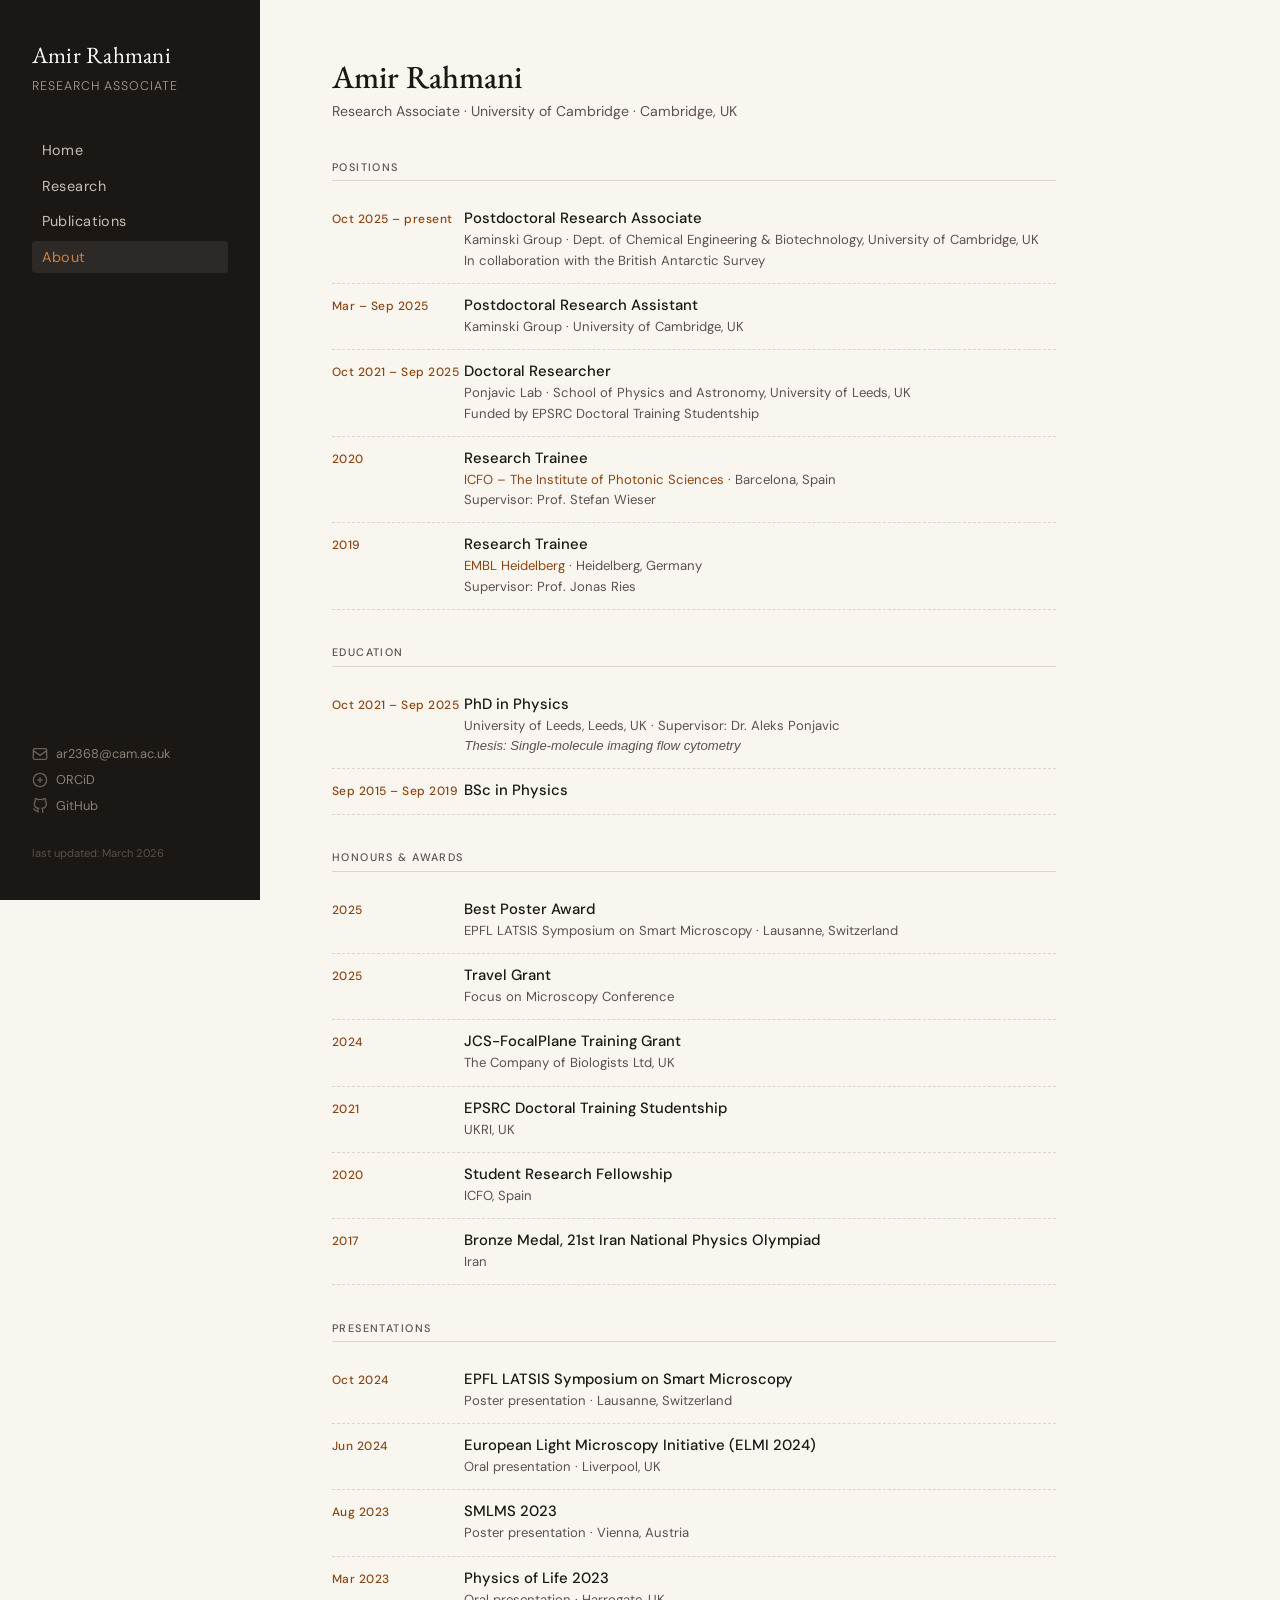
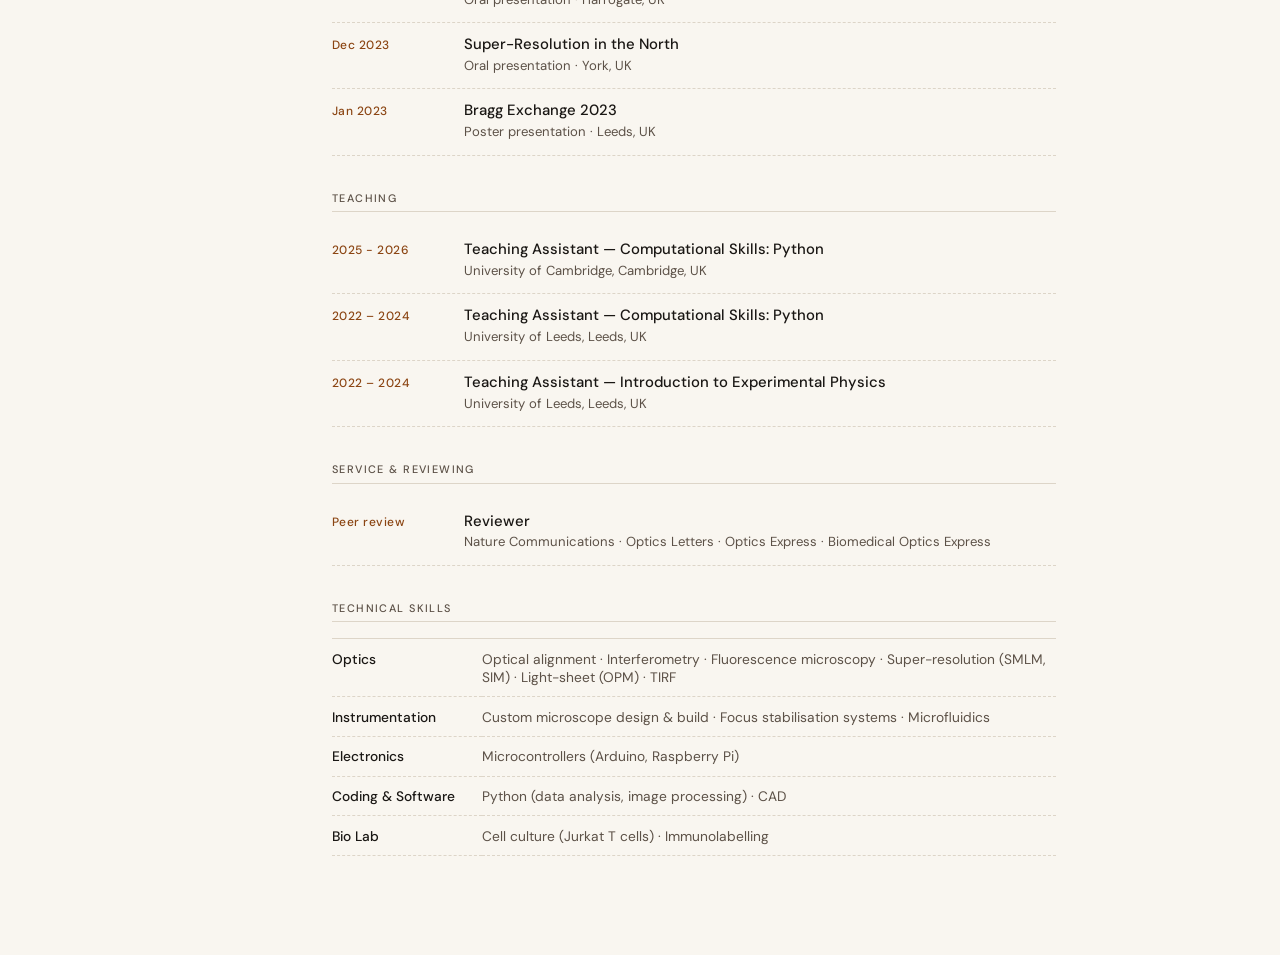
==== commit af55de8c: "Update contact email and modify CV details" ====
--- a/about.html
+++ b/about.html
@@ -103,7 +103,7 @@
   </nav>
   <div class="sidebar-footer">
     <div class="social-links">
-      <a href="mailto:ar2368@cam.ac.uk">
+      <a href="mailto:ar2368[at]cam.ac.uk">
         <svg class="icon" viewBox="0 0 24 24" fill="none" stroke="currentColor" stroke-width="2"><rect x="2" y="4" width="20" height="16" rx="2"/><path d="m2 7 10 7 10-7"/></svg>
         ar2368@cam.ac.uk
       </a>
@@ -133,7 +133,7 @@
       <div class="cv-content">
         <div class="cv-title">Postdoctoral Research Associate</div>
         <div class="cv-sub">Kaminski Group · Dept. of Chemical Engineering &amp; Biotechnology, University of Cambridge, UK<br>
-        In collaboration with the British Antarctic Survey · Funded by UKRI</div>
+        In collaboration with the British Antarctic Survey</div>
       </div>
     </div>
 
@@ -155,25 +155,24 @@
     </div>
 
     <div class="cv-row">
-      <div class="cv-year">Dec 2019 – May 2020</div>
-      <div class="cv-content">
-        <div class="cv-title">Research Intern</div>
+      <div class="cv-year">2020</div>
+      <div class="cv-content">
+        <div class="cv-title">Research Trainee</div>
         <div class="cv-sub"><a href="https://www.icfo.eu" target="_blank">ICFO – The Institute of Photonic Sciences</a> · Barcelona, Spain<br>
-        Supervisor: Prof. Stefan Wieser · Student Research Fellowship</div>
-      </div>
-    </div>
-
-    <div class="cv-row">
-      <div class="cv-year">Sep 2018 – Sep 2019</div>
-      <div class="cv-content">
-        <div class="cv-title">Student Trainee</div>
+        Supervisor: Prof. Stefan Wieser</div>
+      </div>
+    </div>
+
+    <div class="cv-row">
+      <div class="cv-year">2019</div>
+      <div class="cv-content">
+        <div class="cv-title">Research Trainee</div>
         <div class="cv-sub"><a href="https://www.embl.org/sites/heidelberg/" target="_blank">EMBL Heidelberg</a> · Heidelberg, Germany<br>
         Supervisor: Prof. Jonas Ries</div>
       </div>
     </div>
   </div>
 
-  <!-- ── EDUCATION ── -->
   <div class="cv-section">
     <div class="cv-label">Education</div>
 
@@ -190,7 +189,6 @@
       <div class="cv-year">Sep 2015 – Sep 2019</div>
       <div class="cv-content">
         <div class="cv-title">BSc in Physics</div>
-        <div class="cv-sub">Aryamehr University of Technology, Tehran, Iran</div>
       </div>
     </div>
   </div>
@@ -232,7 +230,7 @@
     </div>
 
     <div class="cv-row">
-      <div class="cv-year">2019</div>
+      <div class="cv-year">2020</div>
       <div class="cv-content">
         <div class="cv-title">Student Research Fellowship</div>
         <div class="cv-sub">ICFO, Spain</div>
@@ -240,14 +238,6 @@
     </div>
 
     <div class="cv-row">
-      <div class="cv-year">2018</div>
-      <div class="cv-content">
-        <div class="cv-title">Ranked 7th Nationwide</div>
-        <div class="cv-sub">Iranian University Entrance Examination</div>
-      </div>
-    </div>
-
-    <div class="cv-row">
       <div class="cv-year">2017</div>
       <div class="cv-content">
         <div class="cv-title">Bronze Medal, 21st Iran National Physics Olympiad</div>
@@ -314,7 +304,7 @@
     <div class="cv-label">Teaching</div>
 
     <div class="cv-row">
-      <div class="cv-year">2025 – present</div>
+      <div class="cv-year">2025 - 2026</div>
       <div class="cv-content">
         <div class="cv-title">Teaching Assistant — Computational Skills: Python</div>
         <div class="cv-sub">University of Cambridge, Cambridge, UK</div>
@@ -357,11 +347,11 @@
     <table class="skills-table">
       <tr>
         <td>Optics</td>
-        <td>Optical alignment · Interferometry · Fluorescence microscopy · Super-resolution (SMLM, STED, SIM) · Light-sheet (OPM) · Confocal · TIRF</td>
+        <td>Optical alignment · Interferometry · Fluorescence microscopy · Super-resolution (SMLM, SIM) · Light-sheet (OPM) · TIRF</td>
       </tr>
       <tr>
         <td>Instrumentation</td>
-        <td>Custom microscope design &amp; build · Focus stabilisation systems · Microfluidics integration</td>
+        <td>Custom microscope design &amp; build · Focus stabilisation systems · Microfluidics</td>
       </tr>
       <tr>
         <td>Electronics</td>
@@ -373,11 +363,7 @@
       </tr>
       <tr>
         <td>Bio Lab</td>
-        <td>Cell culture · Immunolabelling · Fluorescent dye preparation</td>
-      </tr>
-      <tr>
-        <td>Languages</td>
-        <td>Persian (native) · English (fluent)</td>
+        <td>Cell culture (Jurkat T cells) · Immunolabelling</td>
       </tr>
     </table>
   </div>
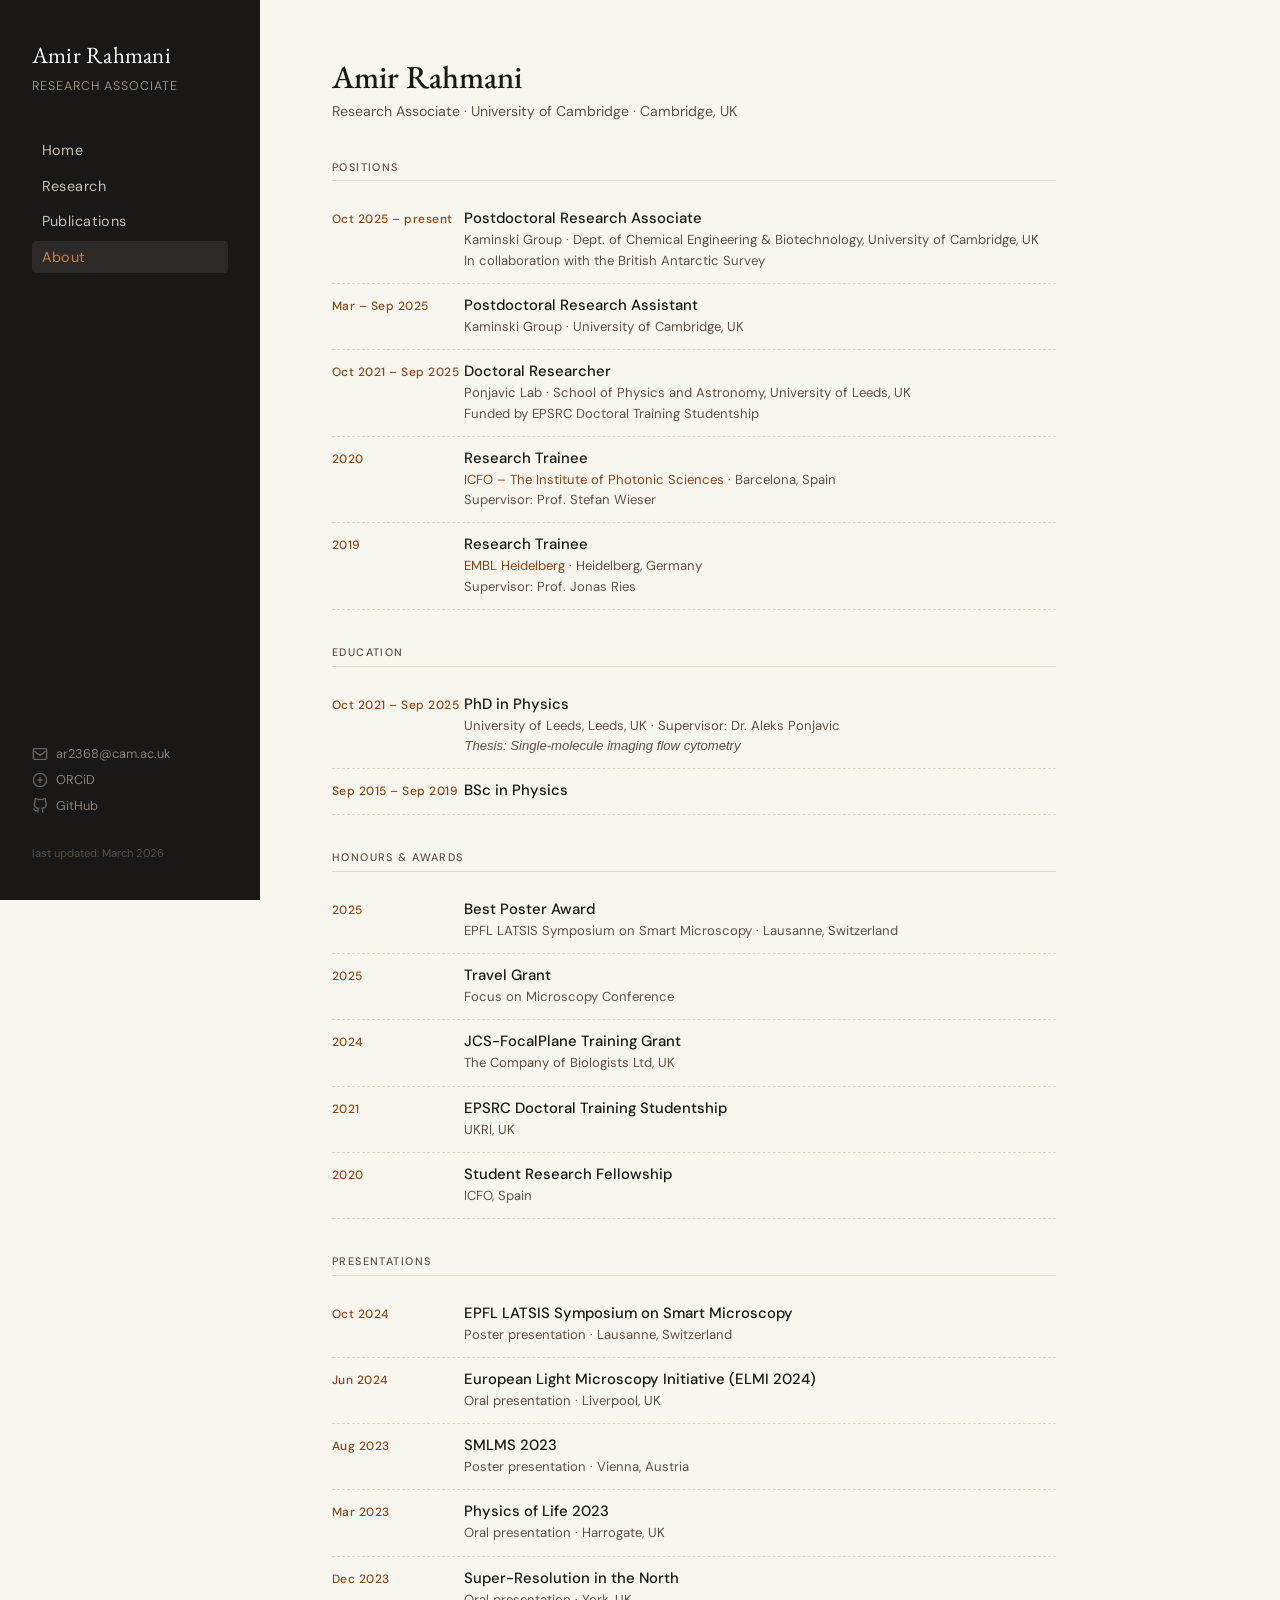
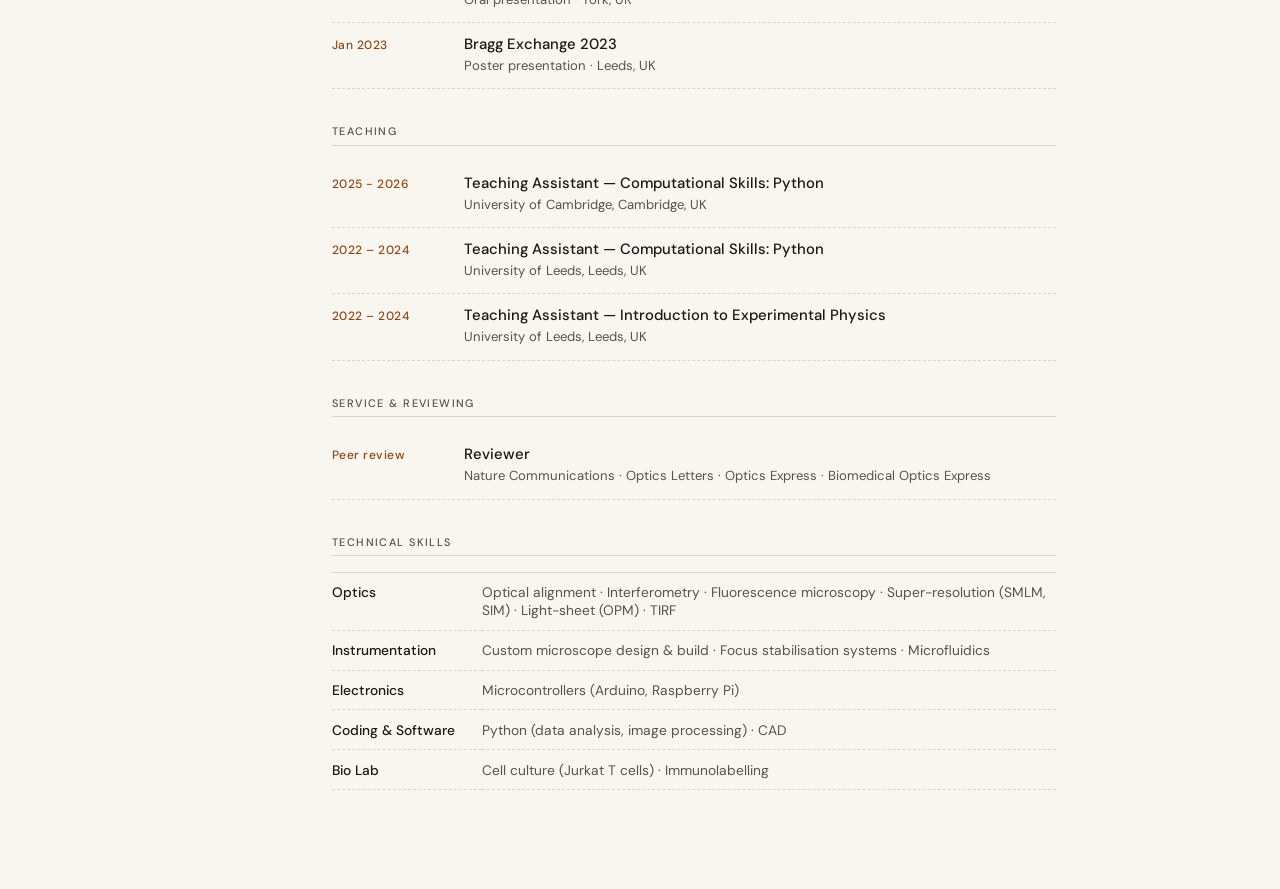
==== commit e5e9b022: "Change page title to 'CV' and remove medal section Updated the title from 'About' to 'CV' and remove" ====
--- a/about.html
+++ b/about.html
@@ -3,7 +3,7 @@
 <head>
   <meta charset="UTF-8" />
   <meta name="viewport" content="width=device-width, initial-scale=1.0"/>
-  <title>About · Amir Rahmani</title>
+  <title>CV · Amir Rahmani</title>
   <link rel="preconnect" href="https://fonts.googleapis.com">
   <link href="https://fonts.googleapis.com/css2?family=EB+Garamond:ital,wght@0,400;0,500;1,400&family=DM+Sans:wght@300;400;500&display=swap" rel="stylesheet">
   <style>
@@ -236,14 +236,6 @@
         <div class="cv-sub">ICFO, Spain</div>
       </div>
     </div>
-
-    <div class="cv-row">
-      <div class="cv-year">2017</div>
-      <div class="cv-content">
-        <div class="cv-title">Bronze Medal, 21st Iran National Physics Olympiad</div>
-        <div class="cv-sub">Iran</div>
-      </div>
-    </div>
   </div>
 
   <!-- ── PRESENTATIONS ── -->
